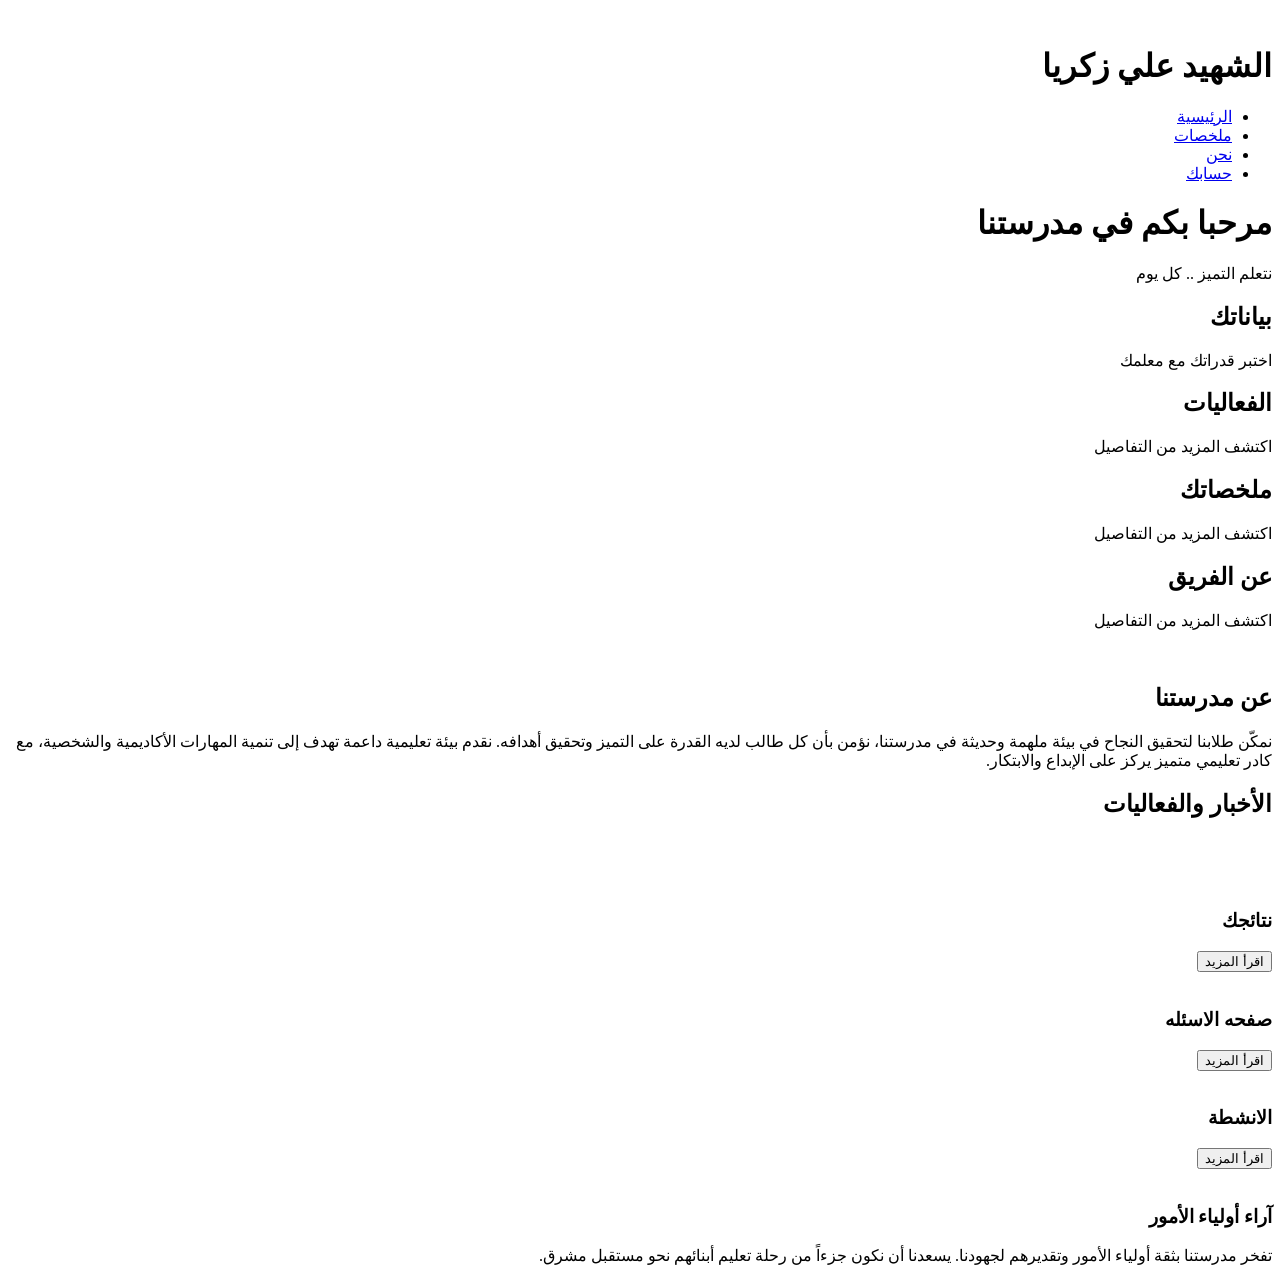
==== index.html @ 28a5efe3 "Add files via upload" ====
<!DOCTYPE html>
<html lang="en" dir="rtl">

<head>
    <meta charset="UTF-8">
    <meta name="viewport" content="width=device-width, initial-scale=1.0">
    <title>الصفحه الرئيسية-home</title>
    <!-- css file -->
    <link rel="stylesheet" href="css/style.css">
    <!-- normalize file -->
    <link rel="stylesheet" href="css/normalize.css">
    <!-- Icons file -->
    <link rel="stylesheet" href="css/all.min.css">
    <!-- The web font family -->
    <link rel="preconnect" href="https://fonts.googleapis.com">
    <link rel="preconnect" href="https://fonts.gstatic.com" crossorigin>
    <link href="https://fonts.googleapis.com/css2?family=Work+Sans:ital,wght@0,100..900;1,100..900&display=swap"
        rel="stylesheet">

    <!-- JS file  -->
</head>

<body id="home">
    <!-- start header  -->

    <header>
        <div class="container">
            <div class="logo">
                <div class="img"><img src="images/Gharbia Directorate of Education emblem.png" alt=""></div>
                <h1>الشهيد علي زكريا </h1>
                <div class="icon-links"><i class="fa-solid fa-bars"></i></div>

            </div>
            <nav>
                <ul class="links">
                    <li><a href="index.html" class="active">الرئيسية</a></li>
                    <li><a href="books.html">ملخصات</a></li>
                    <li><a href="we.html">نحن</a></li>
                    <li><a href="profile.html">حسابك</a></li>
                </ul>

                <!-- <button>تقدم</button> -->
            </nav>
        </div>
    </header>
    <!-- end header  -->
    <!-- start landing  -->
    <div class="landing">
        <div class="container">
            <div class="text">
                <h1>مرحبا بكم في مدرستنا</h1>
                <p>نتعلم التميز .. كل يوم</p>
            </div>
        </div>
        <div class="container">
            <div class="pages">

                <!--مكان الاسئله-->

                <div class="box" id="profile">
                    <i class="fa-solid fa-arrow-right-to-bracket"></i>
                    <h2>بياناتك</h2>
                    <p>اختبر قدراتك مع معلمك</p>
                </div>

                <!--الفعاليات-->

                <div class="box" id="events">
                    <i class=" fa-solid fa-brain"></i>
                    <h2>الفعاليات</h2>
                    <p>اكتشف المزيد من التفاصيل</p>
                </div>

                <!-- التواصل -->

                <div class="box" id="books">
                    <i class="fa-solid fa-address-book"></i>
                    <h2>ملخصاتك</h2>
                    <p>اكتشف المزيد من التفاصيل</p>
                </div>

                <!-- عن المدرسة -->

                <div class="box" id="about-us">
                    <i class="fa-solid fa-school"></i>
                    <h2>عن الفريق</h2>
                    <p>اكتشف المزيد من التفاصيل</p>
                </div>


            </div>
        </div>

    </div>
    <!-- end landing  -->
    <!-- start aboutSchool  -->
    <div class="about-school">
        <div class="container">
            <div class="content">
                <div class="img"><img src="images/stadent.jpeg" alt="">
                </div>

                <div class="text">
                    <h2>عن مدرستنا</h2>
                    <p>نمكّن طلابنا لتحقيق النجاح في بيئة ملهمة وحديثة

                        في مدرستنا، نؤمن بأن كل طالب لديه القدرة على التميز وتحقيق أهدافه. نقدم بيئة تعليمية داعمة تهدف
                        إلى
                        تنمية المهارات الأكاديمية والشخصية، مع كادر تعليمي متميز يركز على الإبداع والابتكار.</p>
                </div>

            </div>
        </div>
    </div>

    <!-- End aboutSchool  -->
    <!-- start news -->

    <div class="news">



        <div class="container">

            <div class="news-content">

                <div class="box" id="profile2">
                    <div class="title">
                        <h2>الأخبار والفعاليات</h2><br><br>

                    </div>
                    <div class="img"><img src="images/end.jpeg" alt="">
                    </div>
                    <h3>نتائجك</h3>
                    <button href="">اقرأ المزيد</button>

                </div>
                <div class="box">
                    <div class="img"><img src="images/qize.jpeg" alt="">
                    </div>
                    <h3>صفحه الاسئله</h3>
                    <button id="quiz-btn">اقرأ المزيد</button>
                </div>
                <div class="box" id="events2">
                    <div class="img"><img src="images/1000_F_411787346_ppT0ACrQZrXWKyejvRtFjmx8Ie1GnUKS.webp" alt="">
                    </div>
                    <h3>الانشطة</h3>
                    <button href="">اقرأ المزيد</button>
                </div>
            </div>
        </div>
    </div>
    <!-- End news -->
    <!-- start opinions  -->
    <div class="opinion">
        <div class="container">
            <div class="opinion-contentA">
                <div class="imgA"><img src="images/focused-students-using-tablet-discussing-information.jpg" alt="">
                </div>
                <div class="text">
                    <h3>آراء أولياء الأمور</h3>
                    <p>تفخر مدرستنا بثقة أولياء الأمور وتقديرهم لجهودنا. يسعدنا أن نكون جزءاً من رحلة تعليم أبنائهم نحو
                        مستقبل
                        مشرق.
                    </p>
                </div>
            </div>
        </div>
    </div>
    <!-- ENd opinions  -->

    <!-- start script  -->
    <script src="main.js"></script>

    <!-- End script  -->
</body>

</html>
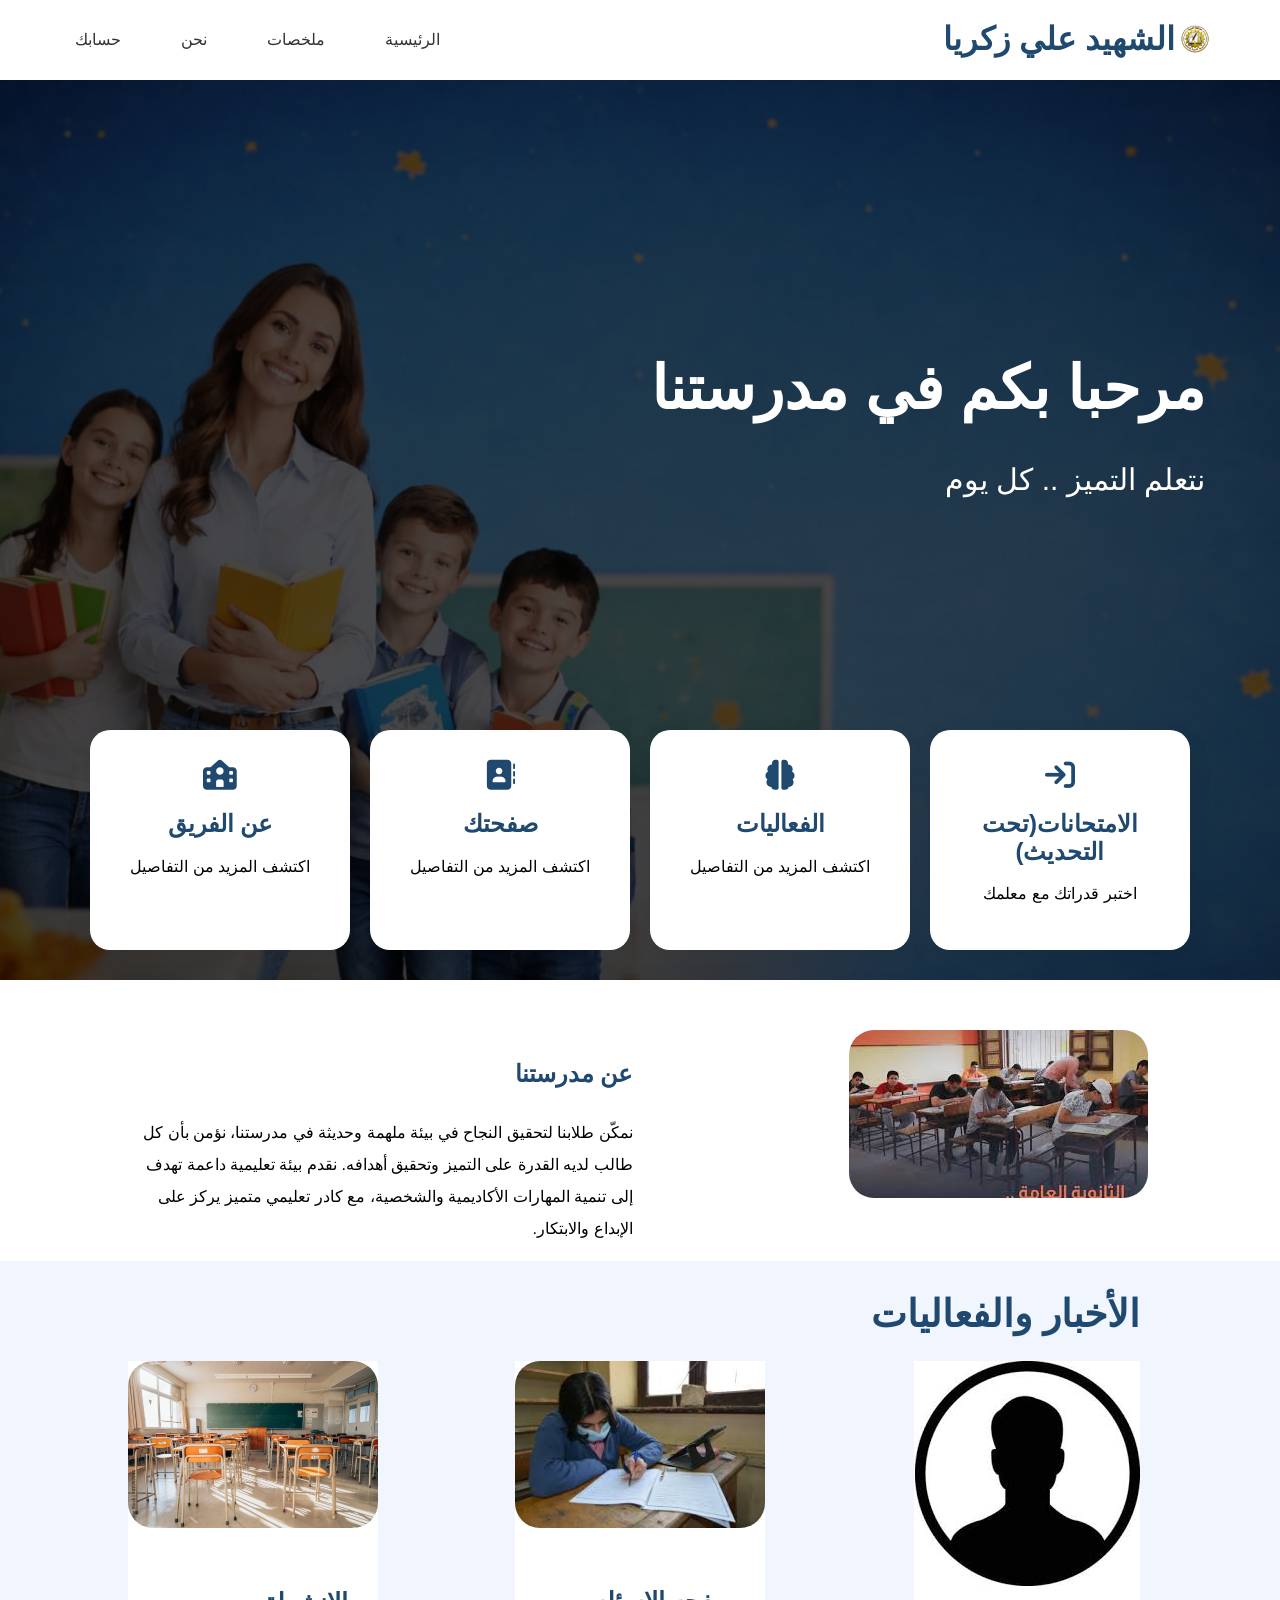
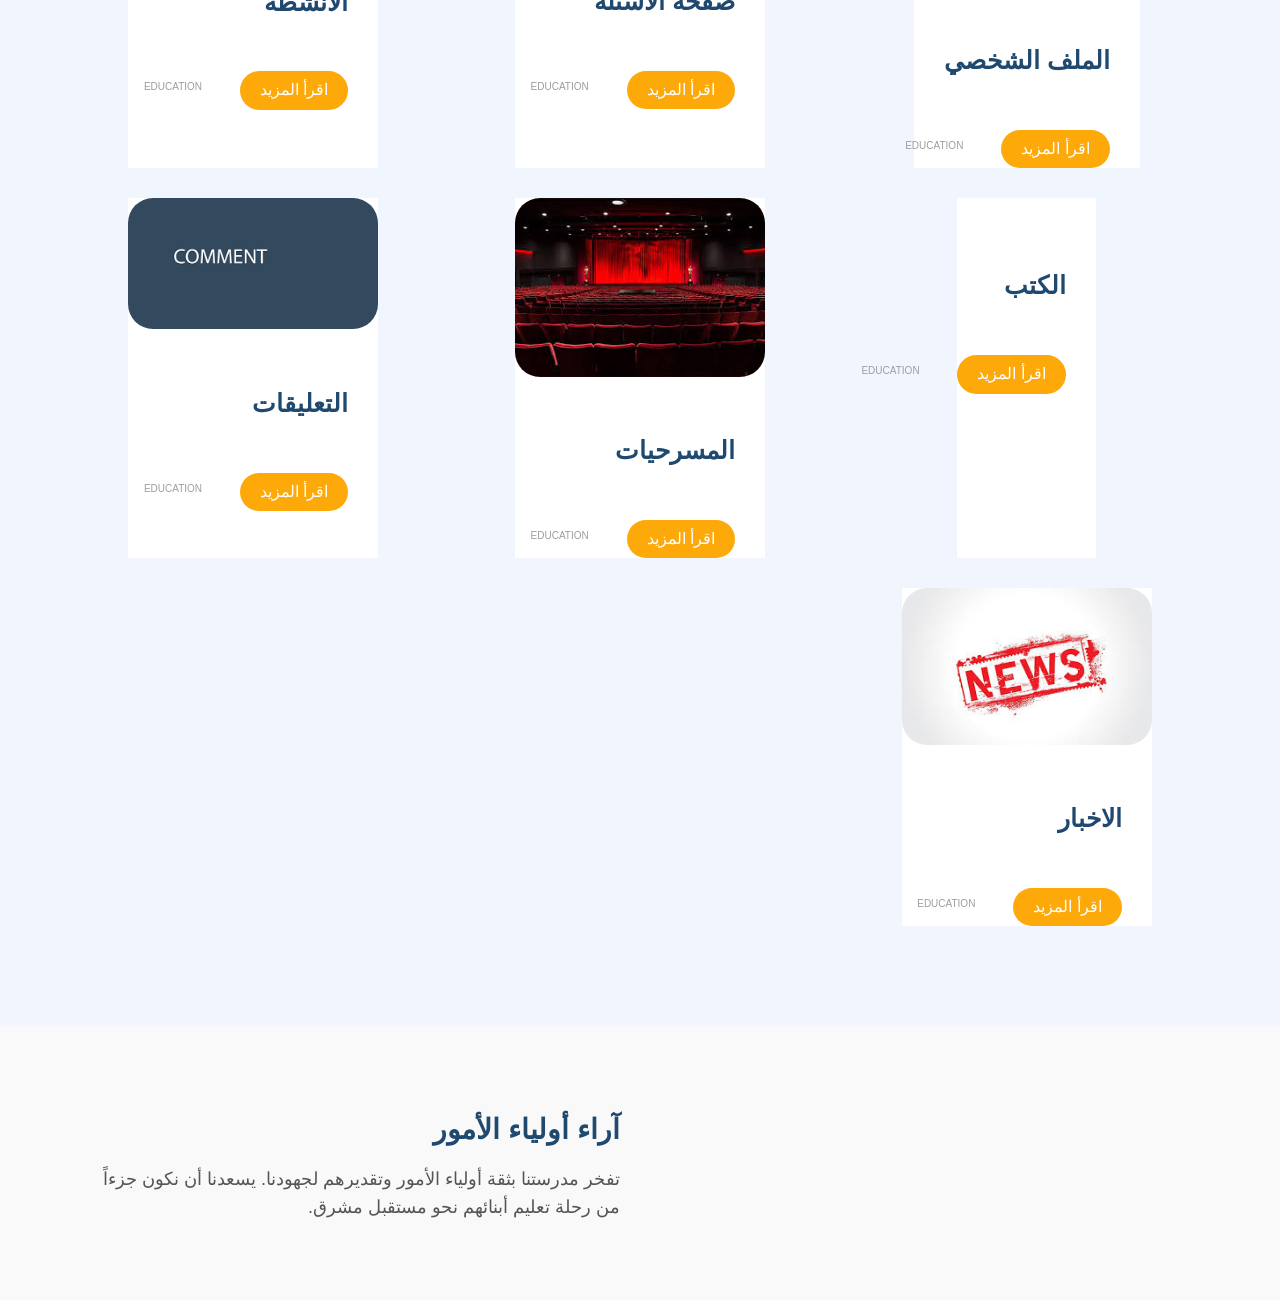
==== commit 1d3342f5: "Add files via upload" ====
--- a/index.html
+++ b/index.html
@@ -1,16 +1,16 @@
 <!DOCTYPE html>
-<html lang="en" dir="rtl">
+<html lang="ar" dir="rtl">
 
 <head>
     <meta charset="UTF-8">
     <meta name="viewport" content="width=device-width, initial-scale=1.0">
     <title>الصفحه الرئيسية-home</title>
     <!-- css file -->
-    <link rel="stylesheet" href="css/style.css">
+    <link rel="stylesheet" href="static/css/style.css">
     <!-- normalize file -->
-    <link rel="stylesheet" href="css/normalize.css">
+    <link rel="stylesheet" href="static/css/normalize.css">
     <!-- Icons file -->
-    <link rel="stylesheet" href="css/all.min.css">
+    <link rel="stylesheet" href="static/css/all.min.css">
     <!-- The web font family -->
     <link rel="preconnect" href="https://fonts.googleapis.com">
     <link rel="preconnect" href="https://fonts.gstatic.com" crossorigin>
@@ -26,7 +26,7 @@
     <header>
         <div class="container">
             <div class="logo">
-                <div class="img"><img src="images/Gharbia Directorate of Education emblem.png" alt=""></div>
+                <div class="img"><img src="static/images/Gharbia Directorate of Education emblem.png" alt=""></div>
                 <h1>الشهيد علي زكريا </h1>
                 <div class="icon-links"><i class="fa-solid fa-bars"></i></div>
 
@@ -57,15 +57,15 @@
 
                 <!--مكان الاسئله-->
 
-                <div class="box" id="profile">
+                <div class="box" id="quizelist" onclick="window.location.href ='quizelist.html'">
                     <i class="fa-solid fa-arrow-right-to-bracket"></i>
-                    <h2>بياناتك</h2>
+                    <h2>الامتحانات(تحت التحديث)</h2>
                     <p>اختبر قدراتك مع معلمك</p>
                 </div>
 
                 <!--الفعاليات-->
 
-                <div class="box" id="events">
+                <div class="box" id="events" onclick="window.location.href ='events.html'">
                     <i class=" fa-solid fa-brain"></i>
                     <h2>الفعاليات</h2>
                     <p>اكتشف المزيد من التفاصيل</p>
@@ -73,15 +73,15 @@
 
                 <!-- التواصل -->
 
-                <div class="box" id="books">
+                <div class="box" id="profile" onclick="window.location.href ='profile.html'">
                     <i class="fa-solid fa-address-book"></i>
-                    <h2>ملخصاتك</h2>
+                    <h2>صفحتك</h2>
                     <p>اكتشف المزيد من التفاصيل</p>
                 </div>
 
-                <!-- عن المدرسة -->
-
-                <div class="box" id="about-us">
+                <!-- عنا -->
+
+                <div class="box" id="about-us" onclick="window.location.href='we.html'">
                     <i class="fa-solid fa-school"></i>
                     <h2>عن الفريق</h2>
                     <p>اكتشف المزيد من التفاصيل</p>
@@ -97,7 +97,7 @@
     <div class="about-school">
         <div class="container">
             <div class="content">
-                <div class="img"><img src="images/stadent.jpeg" alt="">
+                <div class="img"><img src="static/images/stadent.jpeg" alt="">
                 </div>
 
                 <div class="text">
@@ -115,38 +115,71 @@
 
     <!-- End aboutSchool  -->
     <!-- start news -->
-
     <div class="news">
 
-
-
-        <div class="container">
-
+        <div class="container">
             <div class="news-content">
 
                 <div class="box" id="profile2">
+
                     <div class="title">
-                        <h2>الأخبار والفعاليات</h2><br><br>
-
-                    </div>
-                    <div class="img"><img src="images/end.jpeg" alt="">
-                    </div>
-                    <h3>نتائجك</h3>
-                    <button href="">اقرأ المزيد</button>
-
-                </div>
-                <div class="box">
-                    <div class="img"><img src="images/qize.jpeg" alt="">
+                        <h2>الأخبار والفعاليات</h2>
+                    </div>
+                    <div class="img">
+                        <img src="static/images/profile.jpeg" alt="">
+                    </div>
+                    <h3>الملف الشخصي</h3>
+                    <button onclick="window.location.href='profile.html'">اقرأ المزيد</button>
+                </div>
+
+                <div class="box">
+                    <div class="img">
+                        <img src="static/images/qize.jpeg" alt="">
                     </div>
                     <h3>صفحه الاسئله</h3>
-                    <button id="quiz-btn">اقرأ المزيد</button>
-                </div>
-                <div class="box" id="events2">
-                    <div class="img"><img src="images/1000_F_411787346_ppT0ACrQZrXWKyejvRtFjmx8Ie1GnUKS.webp" alt="">
+                    <button onclick="window.location.href='quizelist.html'">اقرأ المزيد</button>
+                </div>
+
+                <div class="box">
+                    <div class="img">
+                        <img src="static/images/1000_F_411787346_ppT0ACrQZrXWKyejvRtFjmx8Ie1GnUKS.webp" alt="">
                     </div>
                     <h3>الانشطة</h3>
-                    <button href="">اقرأ المزيد</button>
-                </div>
+                    <button onclick="window.location.href='events.html'">اقرأ المزيد</button>
+                </div>
+
+                <div class="box">
+                    <div class="img">
+                        <img src="static/images/focused-students-using-tablet-discussing-information.jpg" alt="">
+                    </div>
+                    <h3>الكتب</h3>
+                    <button onclick="window.location.href='books.html'">اقرأ المزيد</button>
+                </div>
+
+                <div class="box">
+                    <div class="img">
+                        <img src="static/images/theater.jpeg" alt="">
+                    </div>
+                    <h3>المسرحيات</h3>
+                    <button onclick="window.location.href='theater.html'">اقرأ المزيد</button>
+                </div>
+
+                <div class="box">
+                    <div class="img">
+                        <img src="static/images/coment.png" alt="">
+                    </div>
+                    <h3>التعليقات</h3>
+                    <button onclick="window.location.href='coment.html'">اقرأ المزيد</button>
+                </div>
+
+                <div class="box">
+                    <div class="img">
+                        <img src="static/images/news.jpeg" alt="">
+                    </div>
+                    <h3>الاخبار</h3>
+                    <button onclick="window.location.href='news.html'">اقرأ المزيد</button>
+                </div>
+
             </div>
         </div>
     </div>
@@ -155,7 +188,8 @@
     <div class="opinion">
         <div class="container">
             <div class="opinion-contentA">
-                <div class="imgA"><img src="images/focused-students-using-tablet-discussing-information.jpg" alt="">
+                <div class="imgA"><img src="static/images/focused-students-using-tablet-discussing-information.jpg"
+                        alt="">
                 </div>
                 <div class="text">
                     <h3>آراء أولياء الأمور</h3>
--- a/static/css/style.css
+++ b/static/css/style.css
@@ -0,0 +1,942 @@
+/* start variabels */
+:root {
+    --maincolor: #1f496f;
+    --secondcolor: #fda909;
+}
+
+/* End variabels */
+
+/* Responsive adjustments */
+/* @media (max-width: 1200px) {
+    .landing h1 { font-size: 50px; }
+    .landing .text p { font-size: 25px; }
+}
+
+@media (max-width: 992px) {
+    .landing h1 { font-size: 40px; }
+    .landing .text p { font-size: 20px; }
+    .landing .pages .box { padding: 25px 15px; }
+}
+
+@media (max-width: 768px) {
+    .landing h1 { font-size: 32px; }
+    .landing .text p { font-size: 18px; }
+    .landing .pages { display: none; }
+    .about-school .content { flex-direction: column; text-align: center; }
+    .about-school .img { width: 90%; margin: 20px auto; }
+    .opinion-contentA { flex-direction: column; text-align: center; }
+}
+
+@media (max-width: 576px) {
+    .landing h1 { font-size: 28px; }
+    .landing .text p { font-size: 16px; }
+    .profile .box { padding: 25px; }
+    .test .question, .test .answers { max-width: 100%; flex: 1 1 100%; }
+} */
+/* End responsive adjustments */
+/* start global rules */
+* {
+    box-sizing: border-box;
+    text-align: right;
+}
+
+body {
+    font-family: "Work Sans", sans-serif;
+    font-optical-sizing: auto;
+    font-style: normal;
+    text-transform: capitalize;
+    overflow-x: hidden;
+}
+
+button {
+    cursor: pointer;
+}
+
+.container {
+    padding-left: 20px;
+    padding-right: 20px;
+    margin-left: auto;
+    margin-right: auto;
+}
+
+@media (min-width: 768px) {
+    .container {
+        width: 750px;
+    }
+}
+
+@media (min-width: 992px) {
+    .container {
+        width: 970px;
+    }
+}
+
+@media (min-width: 1200px) {
+    .container {
+        width: 1170px;
+    }
+}
+
+/* End global rules */
+
+/* start header */
+header {
+    display: flex;
+    flex-wrap: wrap;
+    justify-content: space-between;
+    position: relative;
+}
+
+header .img {
+    width: 40px;
+}
+
+header .img img {
+    max-width: 100%;
+}
+
+header .logo {
+    display: flex;
+    position: relative;
+}
+
+header .logo .img {
+    position: absolute;
+    right: -10px;
+    top: 50%;
+    transform: translateY(-45%);
+}
+
+header .logo h1 {
+    margin-right: 30px;
+    color: var(--maincolor);
+}
+
+header nav ul li {
+    list-style: none;
+    position: relative;
+}
+
+header nav ul li a {
+    text-decoration: none;
+    color: #333;
+}
+
+header .container {
+    display: flex;
+    flex-wrap: wrap;
+    justify-content: space-between;
+}
+
+header nav {
+    display: flex;
+    flex-wrap: wrap;
+    justify-content: space-evenly;
+    align-items: center;
+}
+
+header nav ul {
+    display: flex;
+    flex-wrap: wrap;
+    gap: 60px;
+}
+
+header nav ul li:hover {
+    transition: 0.3s;
+    transform: translateY(-10px);
+}
+
+header nav ul li a:hover {
+    color: var(--maincolor);
+}
+
+header nav ul li::before {
+    content: '';
+    width: 7px;
+    height: 7px;
+    background-color: var(--maincolor);
+    position: absolute;
+    left: -14px;
+    top: 50%;
+    transform: translateY(-50%);
+    border-radius: 50%;
+    opacity: 0;
+    transition: 0.3s;
+}
+
+header nav ul li:hover::before {
+    opacity: 1;
+}
+
+header nav button {
+    padding: 10px 20px;
+    background-color: var(--secondcolor);
+    color: white;
+    outline: none;
+    border: none;
+    border-radius: 999px;
+    margin-right: 20px;
+    cursor: pointer;
+}
+
+header .logo .icon-links {
+    display: none;
+}
+
+header .logo .icon-links:hover nav ul li {
+    display: block;
+}
+
+@media(max-width:686px) {
+    header nav ul li {
+        display: block;
+    }
+
+    header .logo .icon-links {
+        display: block;
+        position: absolute;
+        left: -27px;
+        top: 50%;
+        transform: translateY(-50%);
+    }
+
+    header .links {
+        display: grid;
+        grid-template-columns: repeat(4, minmax(30px, 1fr));
+    }
+
+    nav .links li:last-child a {
+        position: relative;
+        right: -17px;
+    }
+}
+
+@media (max-width:992px) {
+    header .logo {
+        margin-right: auto;
+        margin-left: auto;
+    }
+
+    header nav {
+        margin-right: auto;
+        margin-left: auto;
+    }
+}
+
+/* end header */
+
+/* start landing */
+.landing {
+    background-image: url(../images/WhatsApp\ Image\ 2026-02-21\ at\ 1.50.20\ AM.jpeg);
+    background-repeat: no-repeat;
+    background-position: center;
+    background-size: cover;
+    width: 100%;
+    height: 100vh;
+    position: relative;
+}
+
+.landing::before {
+    content: '';
+    position: absolute;
+    top: 0;
+    left: 0;
+    width: 100%;
+    height: 100%;
+    background-color: hsla(0, 0%, 0%, 0.7);
+}
+
+.landing .text {
+    position: absolute;
+    top: 40%;
+    transform: translateY(-59%);
+}
+
+.landing h1 {
+    color: white;
+    font-size: 60px;
+}
+
+.landing .text p {
+    color: white;
+    font-size: 30px;
+}
+
+@media (max-width:767px) {
+    .landing .text {
+        margin-right: auto;
+        margin-left: auto;
+        text-align: center;
+    }
+}
+
+.landing .pages {
+    position: absolute;
+    bottom: 30px;
+    left: 50%;
+    transform: translateX(-50%);
+    width: 90%;
+    max-width: 1100px;
+    display: grid;
+    grid-template-columns: repeat(4, 1fr);
+    gap: 20px;
+    cursor: pointer;
+}
+
+.landing .pages .box {
+    background: white;
+    padding: 30px 20px;
+    border-radius: 20px;
+    text-align: center;
+    box-shadow: 0 10px 25px rgba(0, 0, 0, 0.08);
+    transition: 0.3s ease;
+}
+
+.landing .pages .box:hover {
+    transform: translateY(-10px);
+    box-shadow: 0 15px 35px rgba(0, 0, 0, 0.12);
+}
+
+.landing .pages .box h2 {
+    color: var(--maincolor);
+}
+
+.landing .pages .box h2,
+.landing .pages .box p {
+    margin-right: auto;
+    margin-left: auto;
+    text-align: center;
+}
+
+.landing .pages .box i {
+    font-size: 30px;
+    color: var(--maincolor);
+}
+
+@media (max-width: 767px) {
+    .landing {
+        padding-bottom: 120px;
+    }
+
+    .landing .pages {
+        display: none;
+    }
+}
+
+/* end landing */
+
+/* start aboutShcool */
+.about-school {
+    padding-top: 50px;
+}
+
+.about-school .content {
+    display: flex;
+    flex-wrap: wrap;
+    justify-content: space-around;
+}
+
+.about-school .text h2 {
+    color: var(--maincolor);
+    font-size: 24px;
+    line-height: 2;
+}
+
+.about-school .text p {
+    max-width: 500px;
+    line-height: 2;
+}
+
+.about-school .img {
+    width: 400px;
+}
+
+.about-school .img img {
+    max-width: 100%;
+    border-radius: 25px;
+}
+
+/* ENd aboutShcool */
+
+/* start news */
+.news {
+    padding-top: 100px;
+    padding-bottom: 100px;
+    position: relative;
+    background-color: #f1f5fe;
+}
+
+.news .title {
+    position: absolute;
+    right: 0;
+    top: -100px;
+    color: var(--maincolor);
+    font-size: 25px;
+}
+
+.news .title h2 {
+    width: 300px;
+}
+
+.news .news-content {
+    display: grid;
+    grid-template-columns: repeat(3, 1fr);
+    gap: 30px;
+    justify-items: center;
+}
+
+.news .box {
+    position: relative;
+    background-color: white;
+}
+
+.news .box .img {
+    max-width: 250px;
+}
+
+.news .box .img img {
+    max-width: 100%;
+    border-radius: 25px;
+}
+
+.news .box h3 {
+    color: var(--maincolor);
+    padding: 30px;
+    font-size: 25px;
+}
+
+.news .box button {
+    margin-right: 30px;
+    border-radius: 999px;
+    color: white;
+    background-color: var(--secondcolor);
+    padding: 10px 20px;
+    border: none;
+    position: relative;
+    cursor: pointer;
+}
+
+.news .box button::before {
+    content: "education";
+    text-transform: uppercase;
+    position: absolute;
+    left: -96px;
+    font-size: 10px;
+    color: #9d9d9f;
+}
+
+@media (max-width: 992px) {
+    .news .news-content {
+        grid-template-columns: repeat(2, 1fr);
+    }
+}
+
+@media (max-width: 768px) {
+    .news .news-content {
+        grid-template-columns: repeat(1, 1fr);
+    }
+}
+
+/* End news */
+
+/* start opinions */
+.opinion {
+    padding: 60px 0;
+    background-color: #f9f9f9;
+}
+
+.opinion-contentA {
+    display: flex;
+    align-items: center;
+    justify-content: space-between;
+    gap: 40px;
+    flex-wrap: wrap;
+}
+
+.opinion-contentA .imgA {
+    flex: 1;
+}
+
+.opinion-contentA .imgA img {
+    width: 100%;
+    height: auto;
+    border-radius: 10px;
+}
+
+.opinion-contentA .text {
+    flex: 1;
+}
+
+.opinion-contentA .text h3 {
+    font-size: 28px;
+    margin-bottom: 15px;
+    color: var(--maincolor);
+}
+
+.opinion-contentA .text p {
+    font-size: 18px;
+    line-height: 1.6;
+    color: #555;
+}
+
+@media (max-width: 768px) {
+    .opinion-contentA {
+        flex-direction: column;
+        text-align: center;
+    }
+}
+
+/* End opinions */
+
+/* start quiz list */
+header .imgA {
+    width: 40px;
+}
+
+header .imgA img {
+    max-width: 100%;
+}
+
+header .logoA {
+    display: flex;
+    position: relative;
+    margin-left: auto;
+    margin-right: auto;
+}
+
+header .logoA .imgA {
+    position: absolute;
+    right: -10px;
+    top: 50%;
+    transform: translateY(-50%);
+}
+
+header .logoA h1 {
+    margin-right: 30px;
+    color: var(--maincolor);
+}
+
+.subjects-list {
+    background-color: #f1f5fe;
+}
+
+.subjects-list .subjects-content {
+    display: flex;
+    justify-content: space-evenly;
+    align-items: center;
+    flex-wrap: wrap;
+    gap: 30px;
+}
+
+.subjects-list .box {
+    position: relative;
+    background-color: white;
+    margin-top: 40px;
+}
+
+.subjects-list .box .img {
+    max-width: 250px;
+    padding: 40px;
+}
+
+.subjects-list .box .img img {
+    max-width: 100%;
+    border-radius: 25px;
+}
+
+.subjects-list .box h3 {
+    color: var(--maincolor);
+    padding: 30px;
+    font-size: 25px;
+}
+
+.subjects-list .box button {
+    margin-right: 30px;
+    border-radius: 999px;
+    color: white;
+    background-color: var(--secondcolor);
+    padding: 10px 20px;
+    border: none;
+    position: relative;
+    cursor: pointer;
+}
+
+.subjects-list .box button::before {
+    content: "education";
+    text-transform: uppercase;
+    position: absolute;
+    left: -96px;
+    font-size: 10px;
+    color: #9d9d9f;
+}
+
+.subjects-list .box:hover {
+    transform: translateY(-10px);
+    transition: 0.3s;
+}
+
+/* end subjects list */
+
+/* start quiz page */
+.test {
+    background-color: #f1f5fe;
+    padding: 100px 20px;
+    position: relative;
+    min-height: 100vh;
+}
+
+.test .container {
+    display: flex;
+    flex-wrap: wrap;
+    justify-content: center;
+    align-items: center;
+    gap: 40px;
+}
+
+.test .question {
+    flex: 1 1 350px;
+    max-width: 500px;
+}
+
+.test .question img {
+    width: 100%;
+    height: auto;
+}
+
+.test .question img:not(.active) {
+    display: none;
+}
+
+.test .answers {
+    flex: 1 1 350px;
+    max-width: 500px;
+}
+
+.test .answers div {
+    margin-bottom: 20px;
+    background-color: white;
+    width: 100%;
+    padding: 15px 20px;
+    position: relative;
+    border-radius: 999px;
+    cursor: pointer;
+    transition: 0.3s;
+}
+
+.test .answers div:hover {
+    transform: scale(1.03);
+}
+
+.test .answers p {
+    margin: 0;
+    position: relative;
+    padding-right: 40px;
+}
+
+.test .answers p span {
+    position: absolute;
+    border: 2px solid #06b6d4;
+    width: 18px;
+    height: 18px;
+    border-radius: 50%;
+    right: 0;
+    top: 50%;
+    transform: translateY(-50%);
+}
+
+.test .answers #active-answer {
+    border: 2px solid #06b6d4;
+}
+
+.test .answers #active-span {
+    background-color: #06b6d4;
+}
+
+.test .answers .btn {
+    margin-top: 30px;
+    text-align: center;
+}
+
+.test .answers .btn button {
+    padding: 10px 30px;
+    background-color: #06b6d4;
+    border: none;
+    color: white;
+    border-radius: 999px;
+    cursor: pointer;
+}
+
+@media (max-width: 767px) {
+    .test {
+        padding: 60px 15px;
+    }
+
+    .test .container {
+        flex-direction: column;
+    }
+}
+
+/* ENd quiz page */
+
+/* start profile page */
+.profile {
+    padding: 100px 0;
+    min-height: 100vh;
+    margin-left: auto;
+    margin-right: auto;
+}
+
+.profile .box {
+    background: #ffffff;
+    padding: 50px;
+    border-radius: 25px;
+    box-shadow: 0 15px 40px rgba(0, 0, 0, 0.08);
+}
+
+.profile h1 {
+    color: var(--maincolor);
+    margin-bottom: 10px;
+}
+
+.profile p {
+    color: #666;
+    margin-bottom: 30px;
+}
+
+.profile h2 {
+    color: var(--maincolor);
+    margin: 30px 0 15px;
+    font-size: 22px;
+}
+
+.profile ul {
+    list-style: none;
+    padding: 0;
+}
+
+.profile ul li {
+    margin-bottom: 12px;
+    font-size: 18px;
+}
+
+.profile label {
+    display: block;
+    margin-bottom: 5px;
+    font-weight: bold;
+}
+
+.profile input {
+    width: 100%;
+    padding: 12px;
+    border-radius: 12px;
+    border: 1px solid #ddd;
+    margin-bottom: 15px;
+    transition: 0.3s;
+    font-size: 15px;
+}
+
+.profile input:focus {
+    border-color: var(--maincolor);
+    outline: none;
+}
+
+.profile button {
+    padding: 12px 30px;
+    background-color: var(--secondcolor);
+    color: white;
+    border: none;
+    border-radius: 999px;
+    transition: 0.3s;
+    font-size: 15px;
+}
+
+.profile button:hover {
+    background-color: var(--maincolor);
+}
+
+.profile .result {
+    margin-bottom: 20px;
+}
+
+.profile .result span {
+    display: block;
+    margin-bottom: 6px;
+    font-weight: bold;
+}
+
+.profile .bar {
+    background-color: #e0e0e0;
+    height: 18px;
+    border-radius: 999px;
+    overflow: hidden;
+}
+
+.profile .fill {
+    background-color: var(--maincolor);
+    height: 100%;
+    border-radius: 999px;
+    transition: width 0.5s ease;
+}
+
+.profile .average {
+    margin-top: 25px;
+    font-size: 22px;
+    font-weight: bold;
+    color: var(--maincolor);
+}
+
+#profile header .logo {
+    margin-left: auto;
+    margin-right: auto;
+}
+
+.school-image-left {
+    position: absolute;
+    top: 20px;
+    left: 20px;
+    width: 80px;
+    height: 80px;
+    object-fit: cover;
+    border-radius: 50%;
+    box-shadow: 0 4px 8px rgba(0, 0, 0, 0.2);
+    background-color: #fff;
+}
+
+.school-image-right {
+    position: absolute;
+    top: 20px;
+    right: 20px;
+    width: 80px;
+    height: 80px;
+    object-fit: cover;
+    border-radius: 50%;
+    box-shadow: 0 4px 8px rgb(0, 0, 0, 0.2);
+}
+
+.school-image-left:hover {
+    transform: scale(1.1);
+    transition: 0.3s;
+}
+
+/* end profile page */
+
+/* start events page */
+#evnts header .logo {
+    margin-left: auto;
+    margin-right: auto;
+}
+
+/* end events page */
+
+/*start transfers*/
+/*end transfers*/
+
+/* start quiz page  */
+.test {
+    background-color: #f1f5fe;
+    padding: 100px 20px;
+    position: relative;
+    min-height: 100vh;
+}
+
+
+.test .container {
+    display: flex;
+    flex-wrap: wrap;
+    justify-content: center;
+    align-items: center;
+    gap: 40px;
+}
+
+
+.test .question {
+    flex: 1 1 350px;
+    max-width: 500px;
+}
+
+.test .question img {
+    width: 100%;
+    height: auto;
+}
+
+.test .question img:not(.active) {
+    display: none;
+}
+
+.test .answers {
+    flex: 1 1 350px;
+    max-width: 500px;
+}
+
+.test .answers div {
+    margin-bottom: 20px;
+    background-color: white;
+    width: 100%;
+    padding: 15px 20px;
+    position: relative;
+    border-radius: 999px;
+    cursor: pointer;
+}
+
+.test .answers p {
+    margin: 0;
+    position: relative;
+    padding-right: 40px;
+}
+
+.test .answers p span {
+    position: absolute;
+    border: 2px solid #06b6d4;
+    width: 18px;
+    height: 18px;
+    border-radius: 50%;
+    right: 0;
+    top: 50%;
+    transform: translateY(-50%);
+}
+
+.test .answers #active-answer {
+    border: 2px solid #06b6d4;
+}
+
+.test .answers #active-span {
+    background-color: #06b6d4;
+}
+
+
+.test .answers .btn {
+    margin-top: 30px;
+    text-align: center;
+}
+
+.test .answers div {
+    transition: 0.3s;
+}
+
+.test .answers div:hover {
+    transform: scale(1.03);
+}
+
+.test .answers .btn button {
+    padding: 10px 30px;
+    background-color: #06b6d4;
+    border: none;
+    color: white;
+    border-radius: 999px;
+    cursor: pointer;
+}
+
+
+@media (max-width: 767px) {
+
+    .test {
+        padding: 60px 15px;
+    }
+
+    .test .container {
+        flex-direction: column;
+    }
+
+}
+
+/* ENd quiz page  */
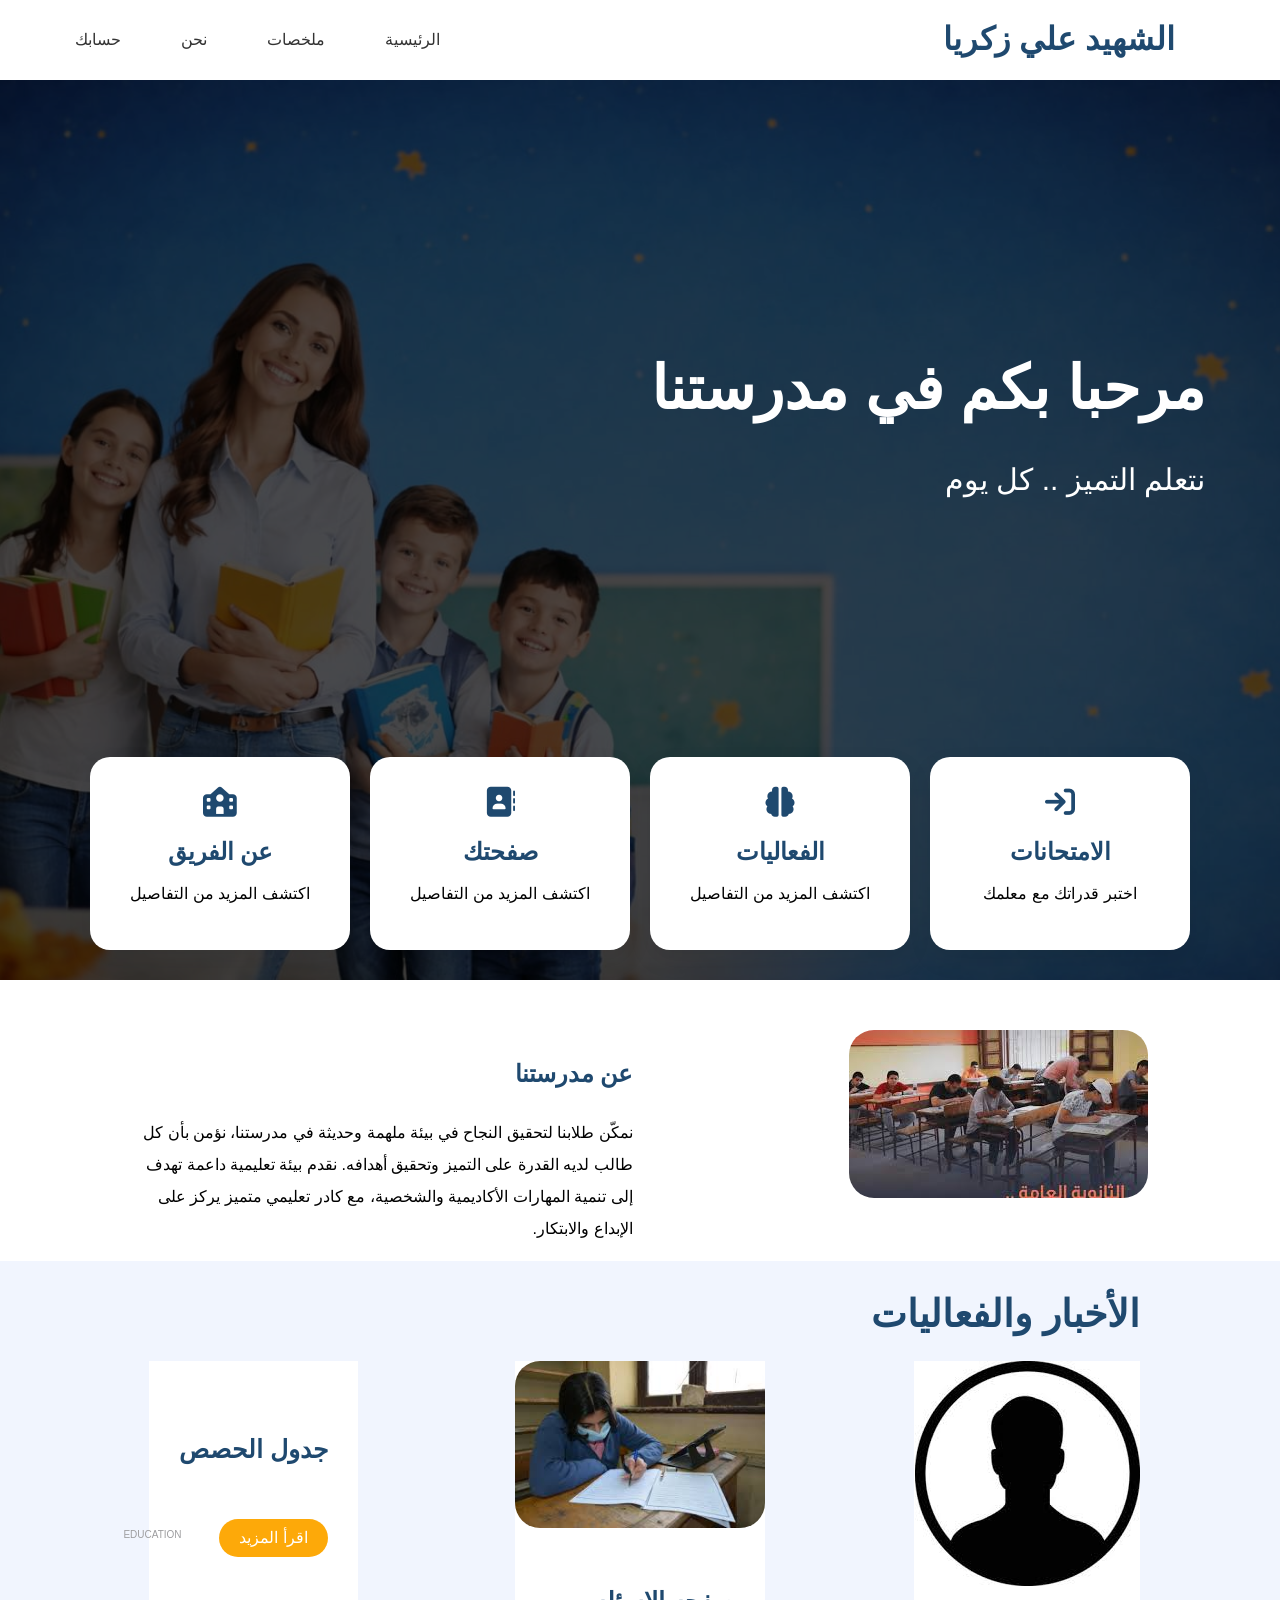
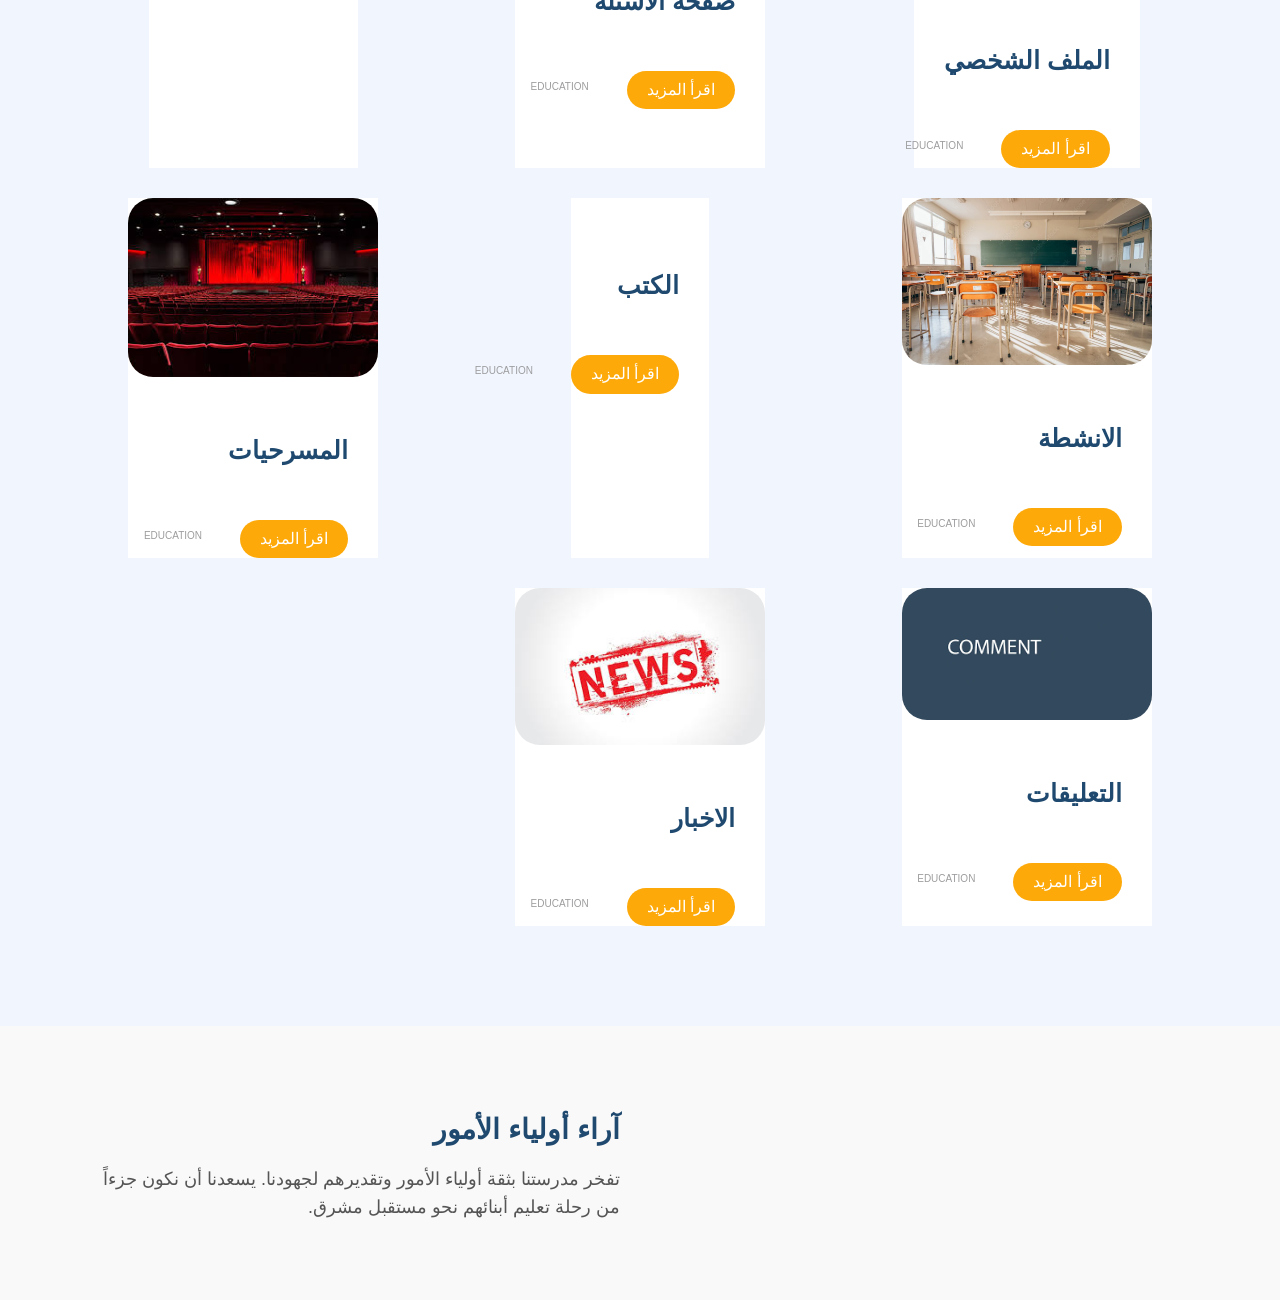
==== commit b33be597: "Add files via upload" ====
--- a/index.html
+++ b/index.html
@@ -17,7 +17,8 @@
     <link href="https://fonts.googleapis.com/css2?family=Work+Sans:ital,wght@0,100..900;1,100..900&display=swap"
         rel="stylesheet">
 
-    <!-- JS file  -->
+    <!-- icon  -->
+     <link rel="icon" href="static/images/logo.jpeg">
 </head>
 
 <body id="home">
@@ -26,7 +27,7 @@
     <header>
         <div class="container">
             <div class="logo">
-                <div class="img"><img src="static/images/Gharbia Directorate of Education emblem.png" alt=""></div>
+                <div class="img"><img src="static/images/logo.jpeg" alt=""></div>
                 <h1>الشهيد علي زكريا </h1>
                 <div class="icon-links"><i class="fa-solid fa-bars"></i></div>
 
@@ -59,7 +60,7 @@
 
                 <div class="box" id="quizelist" onclick="window.location.href ='quizelist.html'">
                     <i class="fa-solid fa-arrow-right-to-bracket"></i>
-                    <h2>الامتحانات(تحت التحديث)</h2>
+                    <h2>الامتحانات</h2>
                     <p>اختبر قدراتك مع معلمك</p>
                 </div>
 
@@ -142,6 +143,14 @@
 
                 <div class="box">
                     <div class="img">
+                        <img src="static/images/dateLogo.png" alt="">
+                    </div>
+                    <h3>جدول الحصص</h3>
+                    <button onclick="window.location.href='dateList.html'">اقرأ المزيد</button>
+                </div>
+
+                <div class="box">
+                    <div class="img">
                         <img src="static/images/1000_F_411787346_ppT0ACrQZrXWKyejvRtFjmx8Ie1GnUKS.webp" alt="">
                     </div>
                     <h3>الانشطة</h3>
@@ -161,7 +170,7 @@
                         <img src="static/images/theater.jpeg" alt="">
                     </div>
                     <h3>المسرحيات</h3>
-                    <button onclick="window.location.href='theater.html'">اقرأ المزيد</button>
+                    <button onclick="window.location.href='Theater.html'">اقرأ المزيد</button>
                 </div>
 
                 <div class="box">
@@ -209,4 +218,8 @@
     <!-- End script  -->
 </body>
 
-</html>+
+</html>
+
+
+
